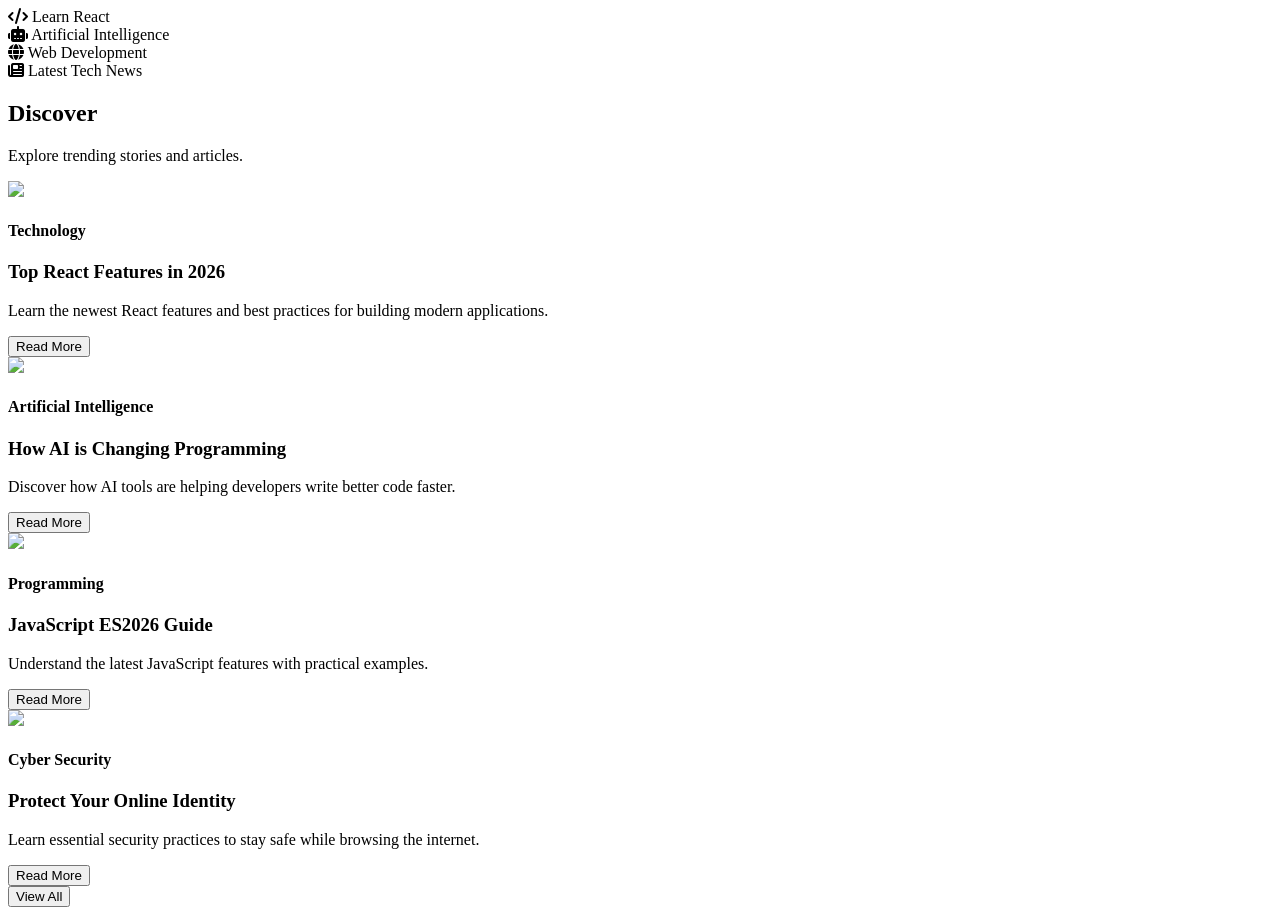
==== discover.html @ d2f43646 "Add files via upload" ====
<!DOCTYPE html>
<html lang="en">
<head>
    <meta charset="UTF-8">
    <meta name="viewport" content="width=device-width, initial-scale=1.0">
    <title>Perplexity Clone - Discover</title>

    <!-- Font Awesome -->
    <link rel="stylesheet"
    href="https://cdnjs.cloudflare.com/ajax/libs/font-awesome/6.5.2/css/all.min.css">

    <link rel="stylesheet" href="style.css">
</head>

<body>

<section class="discover-section">

    <!-- Suggestion Cards -->

    <div class="suggestion-container">

        <div class="suggestion-card">
            <i class="fa-solid fa-code"></i>
            <span>Learn React</span>
        </div>

        <div class="suggestion-card">
            <i class="fa-solid fa-robot"></i>
            <span>Artificial Intelligence</span>
        </div>

        <div class="suggestion-card">
            <i class="fa-solid fa-globe"></i>
            <span>Web Development</span>
        </div>

        <div class="suggestion-card">
            <i class="fa-solid fa-newspaper"></i>
            <span>Latest Tech News</span>
        </div>

    </div>

    <!-- Discover Heading -->

    <div class="heading">
        <h2>Discover</h2>
        <p>Explore trending stories and articles.</p>
    </div>

    <!-- Discover Cards -->

    <div class="article-container">

        <div class="article-card">
            <img src="https://picsum.photos/400/250?1">

            <div class="content">
                <h4>Technology</h4>

                <h3>Top React Features in 2026</h3>

                <p>
                    Learn the newest React features and best practices
                    for building modern applications.
                </p>

                <button>Read More</button>
            </div>

        </div>


        <div class="article-card">

            <img src="https://picsum.photos/400/250?2">

            <div class="content">

                <h4>Artificial Intelligence</h4>

                <h3>How AI is Changing Programming</h3>

                <p>
                    Discover how AI tools are helping developers
                    write better code faster.
                </p>

                <button>Read More</button>

            </div>

        </div>


        <div class="article-card">

            <img src="https://picsum.photos/400/250?3">

            <div class="content">

                <h4>Programming</h4>

                <h3>JavaScript ES2026 Guide</h3>

                <p>
                    Understand the latest JavaScript features with
                    practical examples.
                </p>

                <button>Read More</button>

            </div>

        </div>


        <div class="article-card">

            <img src="https://picsum.photos/400/250?4">

            <div class="content">

                <h4>Cyber Security</h4>

                <h3>Protect Your Online Identity</h3>

                <p>
                    Learn essential security practices to stay safe
                    while browsing the internet.
                </p>

                <button>Read More</button>

            </div>

        </div>

    </div>

    <div class="view-btn">
        <button>View All</button>
    </div>

</section>

</body>
</html>
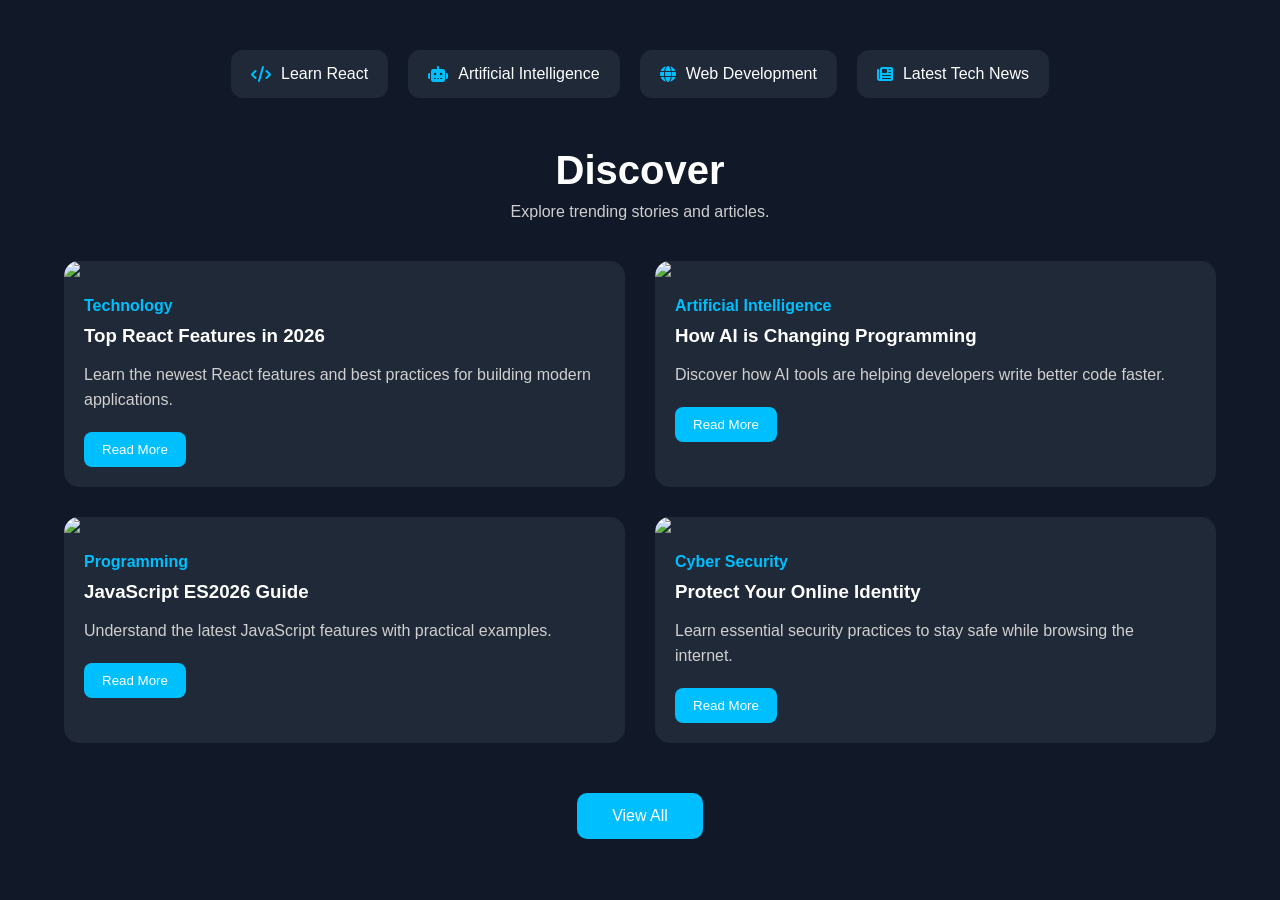
==== commit 759bdbd6: "Fix responsiveness" ====
--- a/discover.html
+++ b/discover.html
@@ -11,7 +11,7 @@
     <link rel="stylesheet"
     href="https://cdnjs.cloudflare.com/ajax/libs/font-awesome/6.5.2/css/all.min.css">
 
-    <link rel="stylesheet" href="style.css">
+    <link rel="stylesheet" href="discover.css">
 </head>
 
 <body>
--- a/discover.css
+++ b/discover.css
@@ -0,0 +1,228 @@
+*{
+    margin:0;
+    padding:0;
+    box-sizing:border-box;
+    font-family:Arial, Helvetica, sans-serif;
+}
+
+body{
+    background:#111827;
+    color:white;
+    min-height:100vh;
+    overflow-x:hidden;
+}
+
+.discover-section{
+    width:90%;
+    margin:auto;
+    padding:50px 0;
+}
+
+/* Suggestion Cards */
+
+.suggestion-container{
+    display:flex;
+    gap:20px;
+    justify-content:center;
+    flex-wrap:wrap;
+    margin-bottom:50px;
+}
+
+.suggestion-card{
+    display:flex;
+    align-items:center;
+    gap:10px;
+
+    background:#1f2937;
+
+    padding:15px 20px;
+
+    border-radius:12px;
+
+    cursor:pointer;
+
+    transition:.3s;
+}
+
+.suggestion-card:hover{
+    background:#374151;
+    transform:translateY(-5px);
+}
+
+.suggestion-card i{
+    color:#00bfff;
+}
+
+/* Heading */
+
+.heading{
+    text-align:center;
+    margin-bottom:40px;
+}
+
+.heading h2{
+    font-size:40px;
+    margin-bottom:10px;
+}
+
+.heading p{
+    color:#cfcfcf;
+}
+
+/* Article Cards */
+
+.article-container{
+
+    display:grid;
+
+    grid-template-columns:repeat(2,1fr);
+
+    gap:30px;
+
+}
+
+.article-card{
+
+    background:#1f2937;
+
+    border-radius:15px;
+
+    overflow:hidden;
+
+    transition:.3s;
+
+}
+
+.article-card:hover{
+
+    transform:translateY(-8px);
+
+}
+
+.article-card img{
+
+    width:100%;
+
+    display:block;
+
+}
+
+.content{
+
+    padding:20px;
+
+}
+
+.content h4{
+
+    color:#00bfff;
+
+    margin-bottom:10px;
+
+}
+
+.content h3{
+
+    margin-bottom:15px;
+
+}
+
+.content p{
+
+    color:#d0d0d0;
+
+    line-height:25px;
+
+    margin-bottom:20px;
+
+}
+
+.content button{
+
+    background:#00bfff;
+
+    border:none;
+
+    color:white;
+
+    padding:10px 18px;
+
+    border-radius:8px;
+
+    cursor:pointer;
+
+}
+
+.content button:hover{
+
+    background:#009acd;
+
+}
+
+/* View Button */
+
+.view-btn{
+
+    text-align:center;
+
+    margin-top:50px;
+
+}
+
+.view-btn button{
+
+    padding:14px 35px;
+
+    border:none;
+
+    border-radius:10px;
+
+    background:#00bfff;
+
+    color:white;
+
+    font-size:16px;
+
+    cursor:pointer;
+
+}
+
+.view-btn button:hover{
+
+    background:#009acd;
+
+}
+
+/* Responsive */
+
+@media(max-width:768px){
+
+.article-container{
+
+grid-template-columns:1fr;
+
+}
+
+.heading h2{
+
+font-size:32px;
+
+}
+
+.suggestion-container{
+
+flex-direction:column;
+
+}
+
+}
+
+@media(max-width:500px){
+    .heading h2{
+        font-size:28px;
+    }
+
+    .view-btn button{
+        width:100%;
+    }
+}
